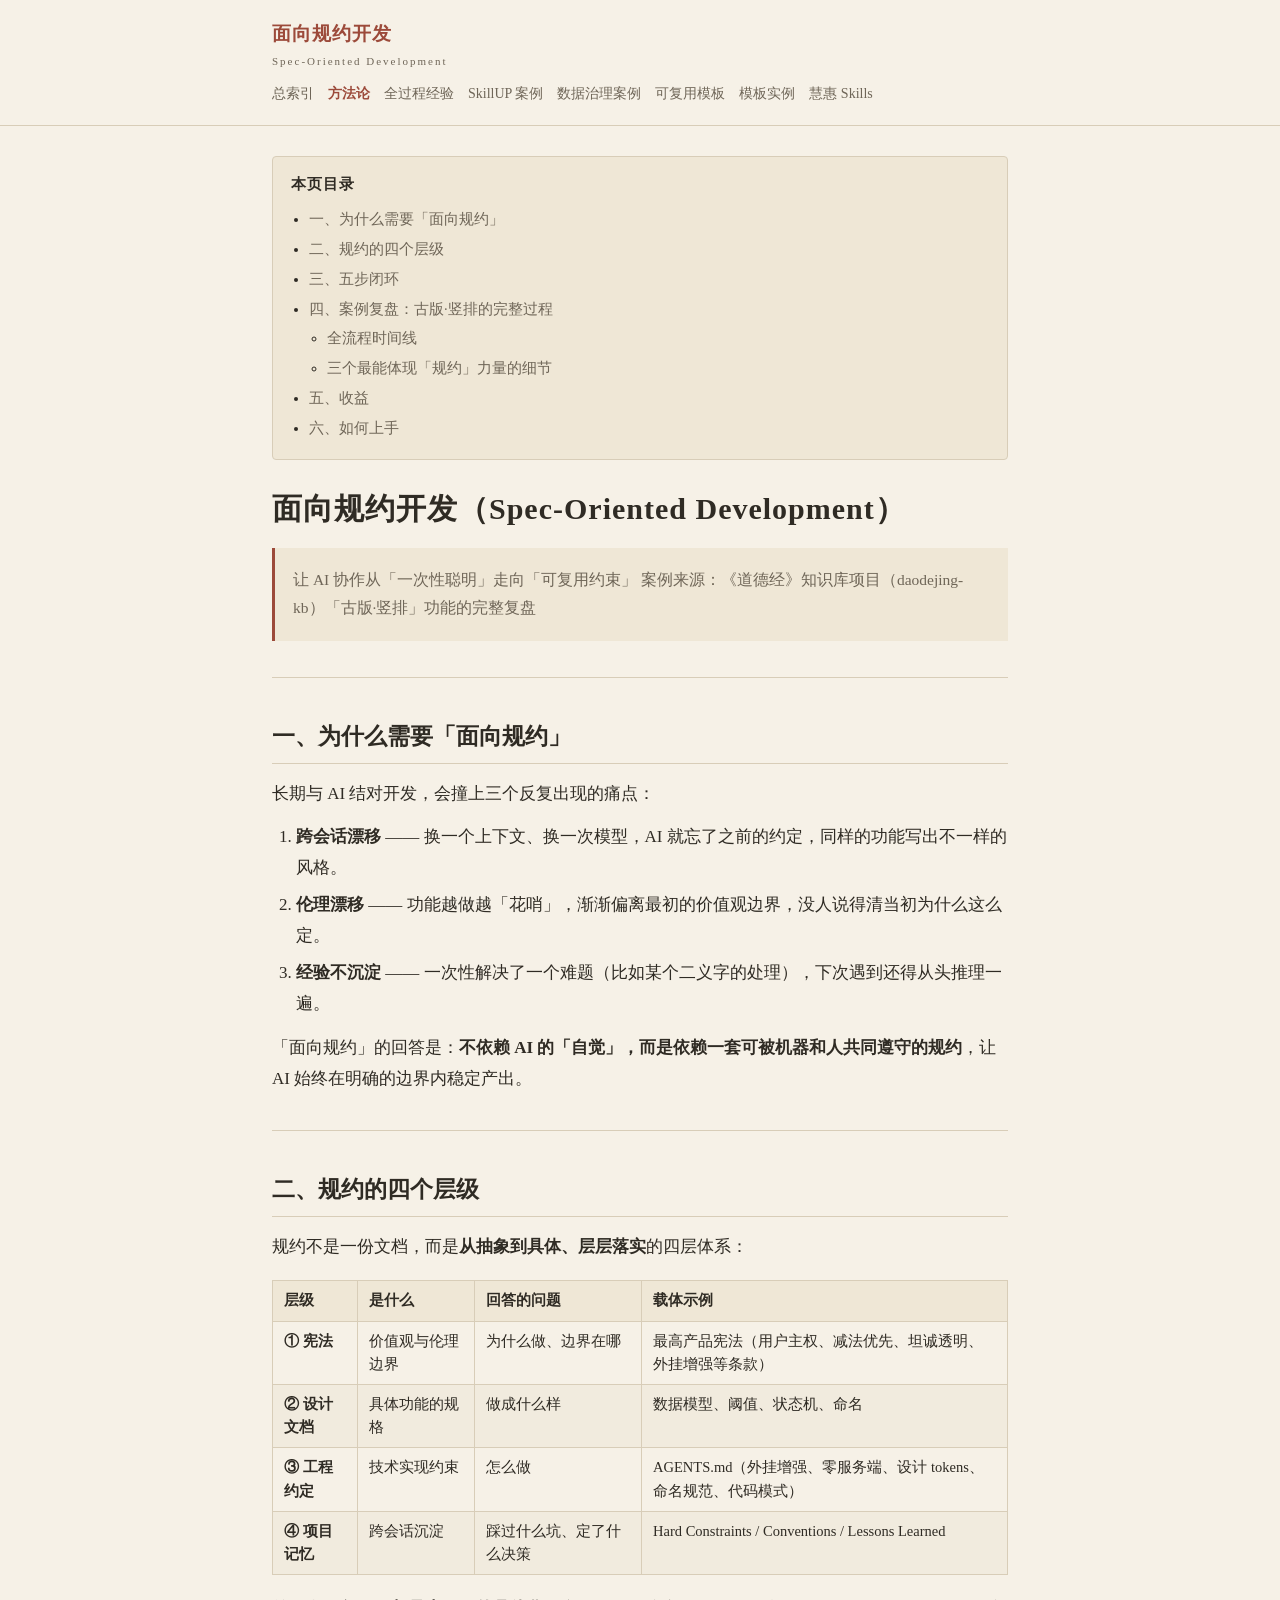
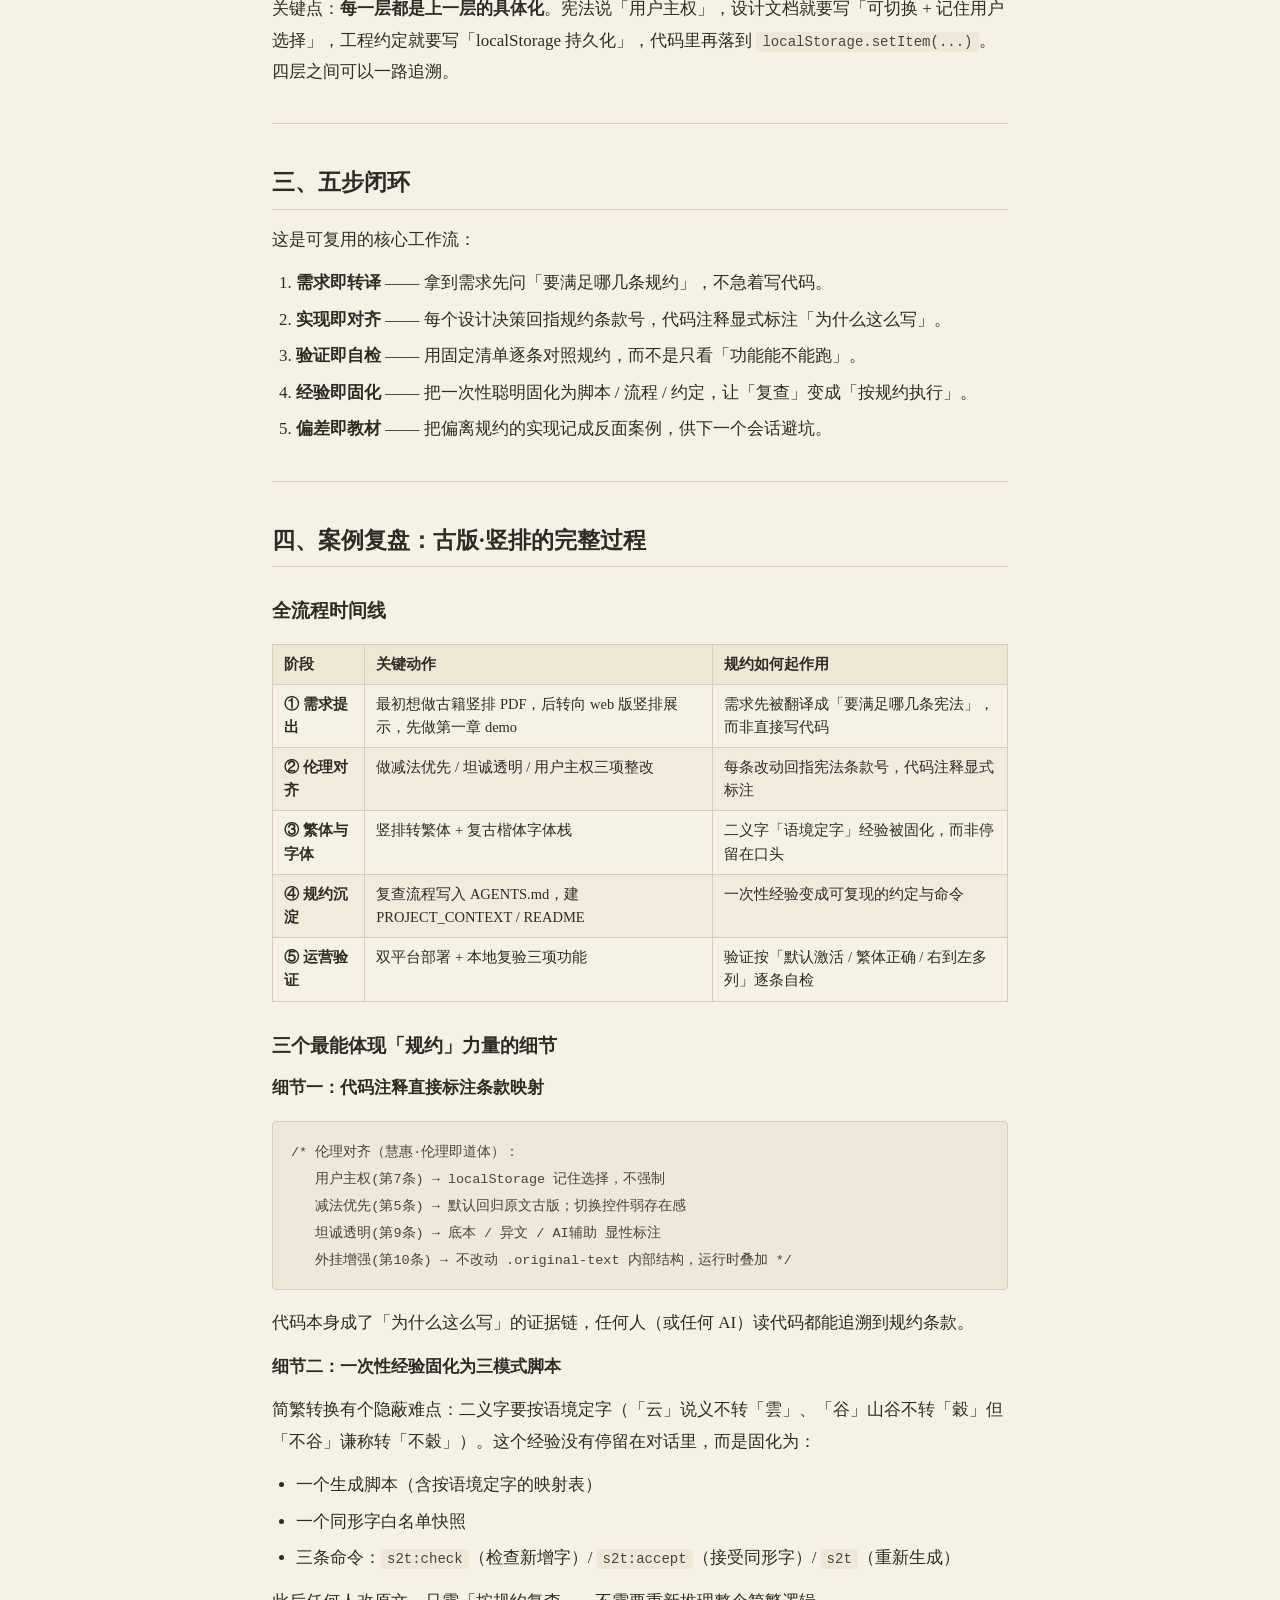
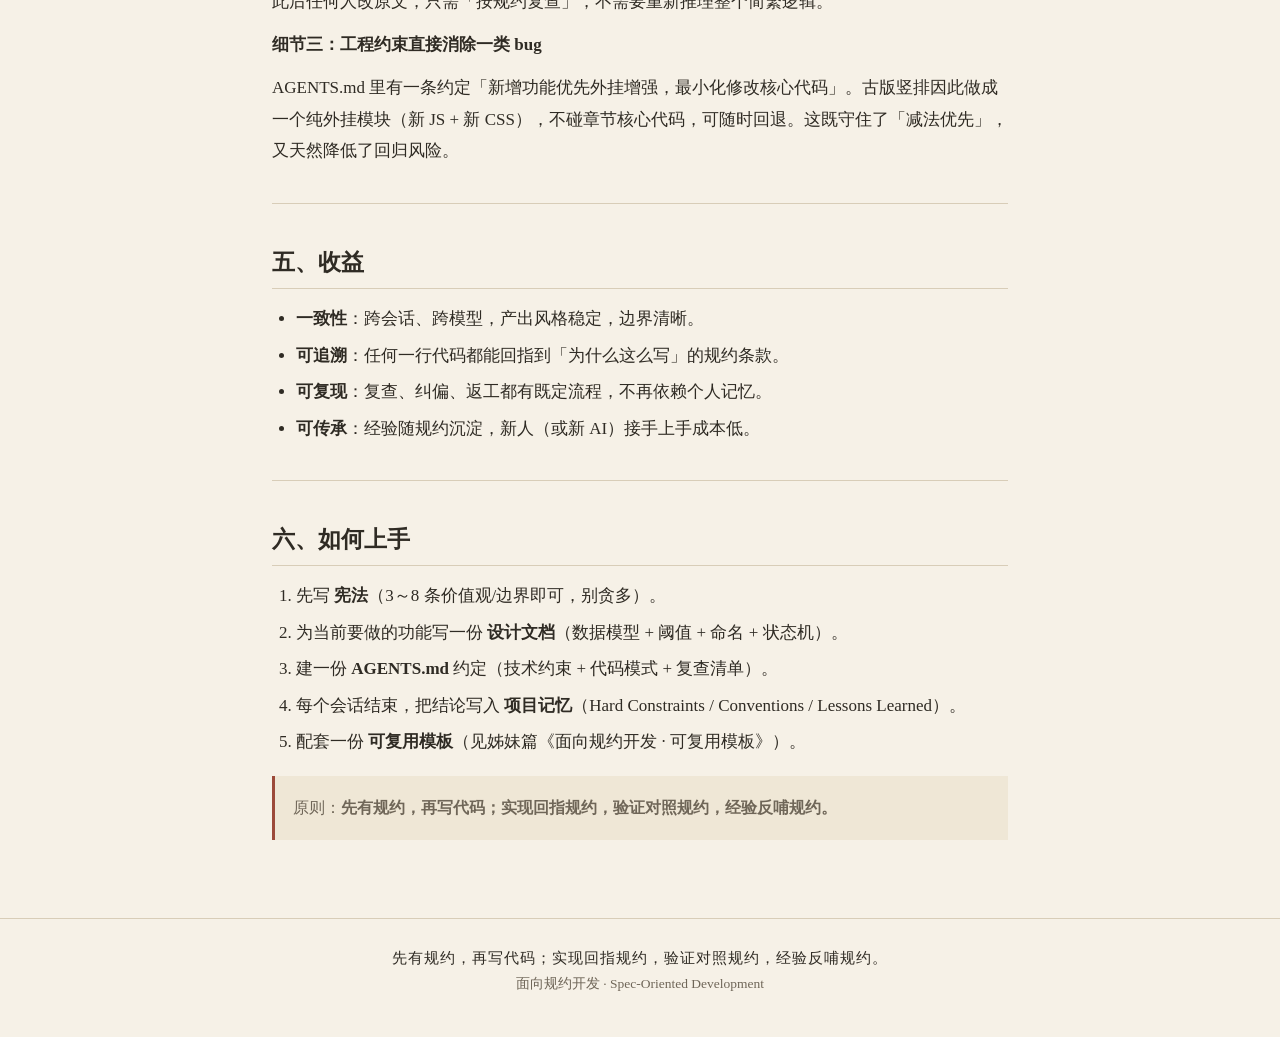
==== site/01-面向规约开发方法论.html @ d2568071 "feat: 初始化面向规约开发(SOD)仓库 - docs/：7 份方法论文档 + 中英文对照索引（为英文版预留） - tools/：5 个公众号自动化脚本 + README/requirements" ====
﻿<!DOCTYPE html>
<html lang="zh-CN">
<head>
<meta charset="utf-8">
<meta name="viewport" content="width=device-width, initial-scale=1">
<title>面向规约开发（Spec-Oriented Development） · 面向规约开发</title>
<link rel="stylesheet" href="style.css">
</head>
<body>
<header class="site-header">
  <div class="wrap">
    <a class="brand" href="index.html">面向规约开发<span class="en">Spec-Oriented Development</span></a>
    <nav class="site-nav"><a href="index.html">总索引</a><a href="01-面向规约开发方法论.html" class="active">方法论</a><a href="02-面向规约方法-全过程经验.html">全过程经验</a><a href="03-面向规约方法-SkillUP案例.html">SkillUP 案例</a><a href="04-面向规约方法-数据治理案例.html">数据治理案例</a><a href="05-面向规约-可复用模板.html">可复用模板</a><a href="06-面向规约-可复用模板-实际例子.html">模板实例</a><a href="07-术语对照基准-慧惠开发方法论-Skills.html">慧惠 Skills</a></nav>
  </div>
</header>
<main class="wrap">


<nav class="toc"><div class="toc-title">本页目录</div><ul><li><a href="#一-为什么需要-面向规约">一、为什么需要「面向规约」</a></li><li><a href="#二-规约的四个层级">二、规约的四个层级</a></li><li><a href="#三-五步闭环">三、五步闭环</a></li><li><a href="#四-案例复盘-古版-竖排的完整过程">四、案例复盘：古版·竖排的完整过程</a><ul><li><a href="#全流程时间线">全流程时间线</a></li><li><a href="#三个最能体现-规约-力量的细节">三个最能体现「规约」力量的细节</a></li></ul></li><li><a href="#五-收益">五、收益</a></li><li><a href="#六-如何上手">六、如何上手</a></li></ul></nav>
<article class="content">
<h1 id="面向规约开发-Spec-Oriented-Development">面向规约开发（Spec-Oriented Development）</h1>
<blockquote>
<p>让 AI 协作从「一次性聪明」走向「可复用约束」
案例来源：《道德经》知识库项目（daodejing-kb）「古版·竖排」功能的完整复盘</p>
</blockquote>
<hr />
<h2 id="一-为什么需要-面向规约">一、为什么需要「面向规约」</h2>
<p>长期与 AI 结对开发，会撞上三个反复出现的痛点：</p>
<ol>
<li><strong>跨会话漂移</strong> —— 换一个上下文、换一次模型，AI 就忘了之前的约定，同样的功能写出不一样的风格。</li>
<li><strong>伦理漂移</strong> —— 功能越做越「花哨」，渐渐偏离最初的价值观边界，没人说得清当初为什么这么定。</li>
<li><strong>经验不沉淀</strong> —— 一次性解决了一个难题（比如某个二义字的处理），下次遇到还得从头推理一遍。</li>
</ol>
<p>「面向规约」的回答是：<strong>不依赖 AI 的「自觉」，而是依赖一套可被机器和人共同遵守的规约</strong>，让 AI 始终在明确的边界内稳定产出。</p>
<hr />
<h2 id="二-规约的四个层级">二、规约的四个层级</h2>
<p>规约不是一份文档，而是<strong>从抽象到具体、层层落实</strong>的四层体系：</p>
<table>
<thead>
<tr>
<th style="text-align: left;">层级</th>
<th style="text-align: left;">是什么</th>
<th style="text-align: left;">回答的问题</th>
<th style="text-align: left;">载体示例</th>
</tr>
</thead>
<tbody>
<tr>
<td style="text-align: left;"><strong>① 宪法</strong></td>
<td style="text-align: left;">价值观与伦理边界</td>
<td style="text-align: left;">为什么做、边界在哪</td>
<td style="text-align: left;">最高产品宪法（用户主权、减法优先、坦诚透明、外挂增强等条款）</td>
</tr>
<tr>
<td style="text-align: left;"><strong>② 设计文档</strong></td>
<td style="text-align: left;">具体功能的规格</td>
<td style="text-align: left;">做成什么样</td>
<td style="text-align: left;">数据模型、阈值、状态机、命名</td>
</tr>
<tr>
<td style="text-align: left;"><strong>③ 工程约定</strong></td>
<td style="text-align: left;">技术实现约束</td>
<td style="text-align: left;">怎么做</td>
<td style="text-align: left;">AGENTS.md（外挂增强、零服务端、设计 tokens、命名规范、代码模式）</td>
</tr>
<tr>
<td style="text-align: left;"><strong>④ 项目记忆</strong></td>
<td style="text-align: left;">跨会话沉淀</td>
<td style="text-align: left;">踩过什么坑、定了什么决策</td>
<td style="text-align: left;">Hard Constraints / Conventions / Lessons Learned</td>
</tr>
</tbody>
</table>
<p>关键点：<strong>每一层都是上一层的具体化</strong>。宪法说「用户主权」，设计文档就要写「可切换 + 记住用户选择」，工程约定就要写「localStorage 持久化」，代码里再落到 <code>localStorage.setItem(...)</code>。四层之间可以一路追溯。</p>
<hr />
<h2 id="三-五步闭环">三、五步闭环</h2>
<p>这是可复用的核心工作流：</p>
<ol>
<li><strong>需求即转译</strong> —— 拿到需求先问「要满足哪几条规约」，不急着写代码。</li>
<li><strong>实现即对齐</strong> —— 每个设计决策回指规约条款号，代码注释显式标注「为什么这么写」。</li>
<li><strong>验证即自检</strong> —— 用固定清单逐条对照规约，而不是只看「功能能不能跑」。</li>
<li><strong>经验即固化</strong> —— 把一次性聪明固化为脚本 / 流程 / 约定，让「复查」变成「按规约执行」。</li>
<li><strong>偏差即教材</strong> —— 把偏离规约的实现记成反面案例，供下一个会话避坑。</li>
</ol>
<hr />
<h2 id="四-案例复盘-古版-竖排的完整过程">四、案例复盘：古版·竖排的完整过程</h2>
<h3 id="全流程时间线">全流程时间线</h3>
<table>
<thead>
<tr>
<th style="text-align: left;">阶段</th>
<th style="text-align: left;">关键动作</th>
<th style="text-align: left;">规约如何起作用</th>
</tr>
</thead>
<tbody>
<tr>
<td style="text-align: left;"><strong>① 需求提出</strong></td>
<td style="text-align: left;">最初想做古籍竖排 PDF，后转向 web 版竖排展示，先做第一章 demo</td>
<td style="text-align: left;">需求先被翻译成「要满足哪几条宪法」，而非直接写代码</td>
</tr>
<tr>
<td style="text-align: left;"><strong>② 伦理对齐</strong></td>
<td style="text-align: left;">做减法优先 / 坦诚透明 / 用户主权三项整改</td>
<td style="text-align: left;">每条改动回指宪法条款号，代码注释显式标注</td>
</tr>
<tr>
<td style="text-align: left;"><strong>③ 繁体与字体</strong></td>
<td style="text-align: left;">竖排转繁体 + 复古楷体字体栈</td>
<td style="text-align: left;">二义字「语境定字」经验被固化，而非停留在口头</td>
</tr>
<tr>
<td style="text-align: left;"><strong>④ 规约沉淀</strong></td>
<td style="text-align: left;">复查流程写入 AGENTS.md，建 PROJECT_CONTEXT / README</td>
<td style="text-align: left;">一次性经验变成可复现的约定与命令</td>
</tr>
<tr>
<td style="text-align: left;"><strong>⑤ 运营验证</strong></td>
<td style="text-align: left;">双平台部署 + 本地复验三项功能</td>
<td style="text-align: left;">验证按「默认激活 / 繁体正确 / 右到左多列」逐条自检</td>
</tr>
</tbody>
</table>
<h3 id="三个最能体现-规约-力量的细节">三个最能体现「规约」力量的细节</h3>
<p><strong>细节一：代码注释直接标注条款映射</strong></p>
<pre><code class="language-javascript">/* 伦理对齐（慧惠·伦理即道体）：
   用户主权(第7条) → localStorage 记住选择，不强制
   减法优先(第5条) → 默认回归原文古版；切换控件弱存在感
   坦诚透明(第9条) → 底本 / 异文 / AI辅助 显性标注
   外挂增强(第10条) → 不改动 .original-text 内部结构，运行时叠加 */
</code></pre>
<p>代码本身成了「为什么这么写」的证据链，任何人（或任何 AI）读代码都能追溯到规约条款。</p>
<p><strong>细节二：一次性经验固化为三模式脚本</strong></p>
<p>简繁转换有个隐蔽难点：二义字要按语境定字（「云」说义不转「雲」、「谷」山谷不转「穀」但「不谷」谦称转「不穀」）。这个经验没有停留在对话里，而是固化为：</p>
<ul>
<li>一个生成脚本（含按语境定字的映射表）</li>
<li>一个同形字白名单快照</li>
<li>三条命令：<code>s2t:check</code>（检查新增字）/ <code>s2t:accept</code>（接受同形字）/ <code>s2t</code>（重新生成）</li>
</ul>
<p>此后任何人改原文，只需「按规约复查」，不需要重新推理整个简繁逻辑。</p>
<p><strong>细节三：工程约束直接消除一类 bug</strong></p>
<p>AGENTS.md 里有一条约定「新增功能优先外挂增强，最小化修改核心代码」。古版竖排因此做成一个纯外挂模块（新 JS + 新 CSS），不碰章节核心代码，可随时回退。这既守住了「减法优先」，又天然降低了回归风险。</p>
<hr />
<h2 id="五-收益">五、收益</h2>
<ul>
<li><strong>一致性</strong>：跨会话、跨模型，产出风格稳定，边界清晰。</li>
<li><strong>可追溯</strong>：任何一行代码都能回指到「为什么这么写」的规约条款。</li>
<li><strong>可复现</strong>：复查、纠偏、返工都有既定流程，不再依赖个人记忆。</li>
<li><strong>可传承</strong>：经验随规约沉淀，新人（或新 AI）接手上手成本低。</li>
</ul>
<hr />
<h2 id="六-如何上手">六、如何上手</h2>
<ol>
<li>先写 <strong>宪法</strong>（3～8 条价值观/边界即可，别贪多）。</li>
<li>为当前要做的功能写一份 <strong>设计文档</strong>（数据模型 + 阈值 + 命名 + 状态机）。</li>
<li>建一份 <strong>AGENTS.md</strong> 约定（技术约束 + 代码模式 + 复查清单）。</li>
<li>每个会话结束，把结论写入 <strong>项目记忆</strong>（Hard Constraints / Conventions / Lessons Learned）。</li>
<li>配套一份 <strong>可复用模板</strong>（见姊妹篇《面向规约开发 · 可复用模板》）。</li>
</ol>
<blockquote>
<p>原则：<strong>先有规约，再写代码；实现回指规约，验证对照规约，经验反哺规约。</strong></p>
</blockquote>
</article>
</main>
<footer class="site-footer">
  <div class="principle">先有规约，再写代码；实现回指规约，验证对照规约，经验反哺规约。</div>
  <div>面向规约开发 · Spec-Oriented Development</div>
</footer>
</body>
</html>
---- site/style.css ----
/* 面向规约开发 · 水墨道风 极简样式
   原则：减法优先 —— 无阴影、无模糊、无渐变，只用宣纸底 + 墨色 + 朱砂点缀 */

:root {
  --bg: #f6f1e7;          /* 宣纸 */
  --bg-soft: #efe7d6;     /* 淡纸 */
  --ink: #2f2b24;         /* 浓墨 */
  --ink-soft: #6f6658;    /* 淡墨 */
  --accent: #9c4a3a;      /* 朱砂 / 赭石 */
  --line: #d8cdb8;        /* 淡墨线 */
  --code-bg: #efe8d9;
  --code-ink: #4a4438;
  --maxw: 780px;
}

* { box-sizing: border-box; }

html { scroll-behavior: smooth; }

body {
  margin: 0;
  background: var(--bg);
  color: var(--ink);
  font-family: "Noto Serif SC", "Source Han Serif SC", "Songti SC", "STSong", "SimSun", serif;
  line-height: 1.85;
  font-size: 17px;
  -webkit-font-smoothing: antialiased;
}

a { color: var(--accent); text-decoration: none; border-bottom: 1px solid transparent; }
a:hover { border-bottom-color: var(--accent); }

.wrap { max-width: var(--maxw); margin: 0 auto; padding: 0 22px; }

/* ---------- 页头 ---------- */
.site-header {
  border-bottom: 1px solid var(--line);
  background: var(--bg);
  position: sticky; top: 0; z-index: 10;
}
.site-header .wrap { display: flex; flex-wrap: wrap; align-items: center; gap: 8px 20px; padding-top: 16px; padding-bottom: 16px; }
.brand { font-size: 19px; font-weight: 700; letter-spacing: 1px; border-bottom: none; }
.brand .en { display: block; font-size: 11px; font-weight: 400; letter-spacing: 2px; color: var(--ink-soft); }
.site-nav { display: flex; flex-wrap: wrap; gap: 4px 14px; font-size: 14px; }
.site-nav a { color: var(--ink-soft); border-bottom: none; padding: 2px 0; }
.site-nav a:hover { color: var(--accent); }
.site-nav a.active { color: var(--accent); font-weight: 700; }

/* ---------- 正文 ---------- */
main.wrap { padding-top: 30px; padding-bottom: 60px; }
article.content { max-width: 100%; }
article.content > h1:first-child {
  font-size: 30px; line-height: 1.4; margin: 0 0 6px; letter-spacing: 1px;
}

h1, h2, h3, h4 { font-weight: 700; line-height: 1.5; }
h2 { font-size: 23px; margin: 42px 0 14px; padding-bottom: 8px; border-bottom: 1px solid var(--line); }
h3 { font-size: 19px; margin: 30px 0 10px; color: var(--ink); }
h4 { font-size: 17px; margin: 24px 0 8px; }

p { margin: 12px 0; }

blockquote {
  margin: 18px 0; padding: 12px 18px;
  border-left: 3px solid var(--accent);
  background: var(--bg-soft);
  color: var(--ink-soft);
  font-size: 15.5px;
}
blockquote p { margin: 6px 0; }

hr { border: none; border-top: 1px solid var(--line); margin: 36px 0; }

code {
  font-family: "SF Mono", "JetBrains Mono", "Cascadia Code", Consolas, monospace;
  font-size: 14px;
  background: var(--code-bg);
  color: var(--code-ink);
  padding: 2px 6px;
  border-radius: 3px;
}
pre {
  background: var(--code-bg);
  padding: 16px 18px;
  overflow-x: auto;
  border: 1px solid var(--line);
  border-radius: 4px;
  line-height: 1.6;
}
pre code { background: none; padding: 0; font-size: 13.5px; }

/* ---------- 表格 ---------- */
table {
  border-collapse: collapse; width: 100%; margin: 18px 0;
  font-size: 14.5px; line-height: 1.6;
}
th, td { border: 1px solid var(--line); padding: 8px 11px; text-align: left; vertical-align: top; }
th { background: var(--bg-soft); font-weight: 700; white-space: nowrap; }
tbody tr:nth-child(even) { background: rgba(216, 205, 184, 0.18); }

/* ---------- 列表 ---------- */
ul, ol { padding-left: 24px; margin: 12px 0; }
li { margin: 5px 0; }
li > ul, li > ol { margin: 4px 0; }
.task-list { list-style: none; padding-left: 4px; }
.task-list li { padding-left: 24px; position: relative; }
.task-list li::before { content: "□"; position: absolute; left: 0; color: var(--ink-soft); }
.task-list li.checked::before { content: "☑"; color: var(--accent); }

/* ---------- 目录（本页） ---------- */
.toc {
  background: var(--bg-soft);
  border: 1px solid var(--line);
  border-radius: 4px;
  padding: 14px 18px;
  margin: 0 0 28px;
  font-size: 14.5px;
}
.toc .toc-title { font-weight: 700; color: var(--ink); margin-bottom: 8px; letter-spacing: 1px; }
.toc ul { margin: 0; padding-left: 18px; }
.toc li { margin: 3px 0; }
.toc a { color: var(--ink-soft); border-bottom: none; }
.toc a:hover { color: var(--accent); }

/* ---------- 首页 hero + 卡片 ---------- */
.hero {
  padding: 40px 0 30px;
  text-align: center;
  border-bottom: 1px solid var(--line);
  margin-bottom: 30px;
}
.hero h1 { font-size: 34px; letter-spacing: 2px; margin: 0 0 10px; }
.hero .sub { color: var(--ink-soft); font-size: 16px; max-width: 560px; margin: 0 auto; }
.card-grid {
  display: grid; grid-template-columns: repeat(auto-fill, minmax(230px, 1fr));
  gap: 16px; margin: 24px 0;
}
.card {
  display: block; border: 1px solid var(--line); border-radius: 4px;
  padding: 16px 18px; background: var(--bg);
}
.card:hover { border-color: var(--accent); }
.card .no { color: var(--accent); font-size: 13px; letter-spacing: 1px; }
.card .t { font-size: 17px; font-weight: 700; color: var(--ink); margin: 6px 0 4px; }
.card .d { font-size: 13.5px; color: var(--ink-soft); line-height: 1.6; }

/* ---------- 页脚 ---------- */
.site-footer {
  border-top: 1px solid var(--line);
  color: var(--ink-soft);
  font-size: 13.5px;
  text-align: center;
  padding: 26px 22px 40px;
}
.site-footer .principle { color: var(--ink); font-size: 14.5px; letter-spacing: 1px; }

@media (max-width: 600px) {
  body { font-size: 16px; }
  h1, .hero h1 { font-size: 26px; }
  h2 { font-size: 20px; }
  table { font-size: 13px; }
}
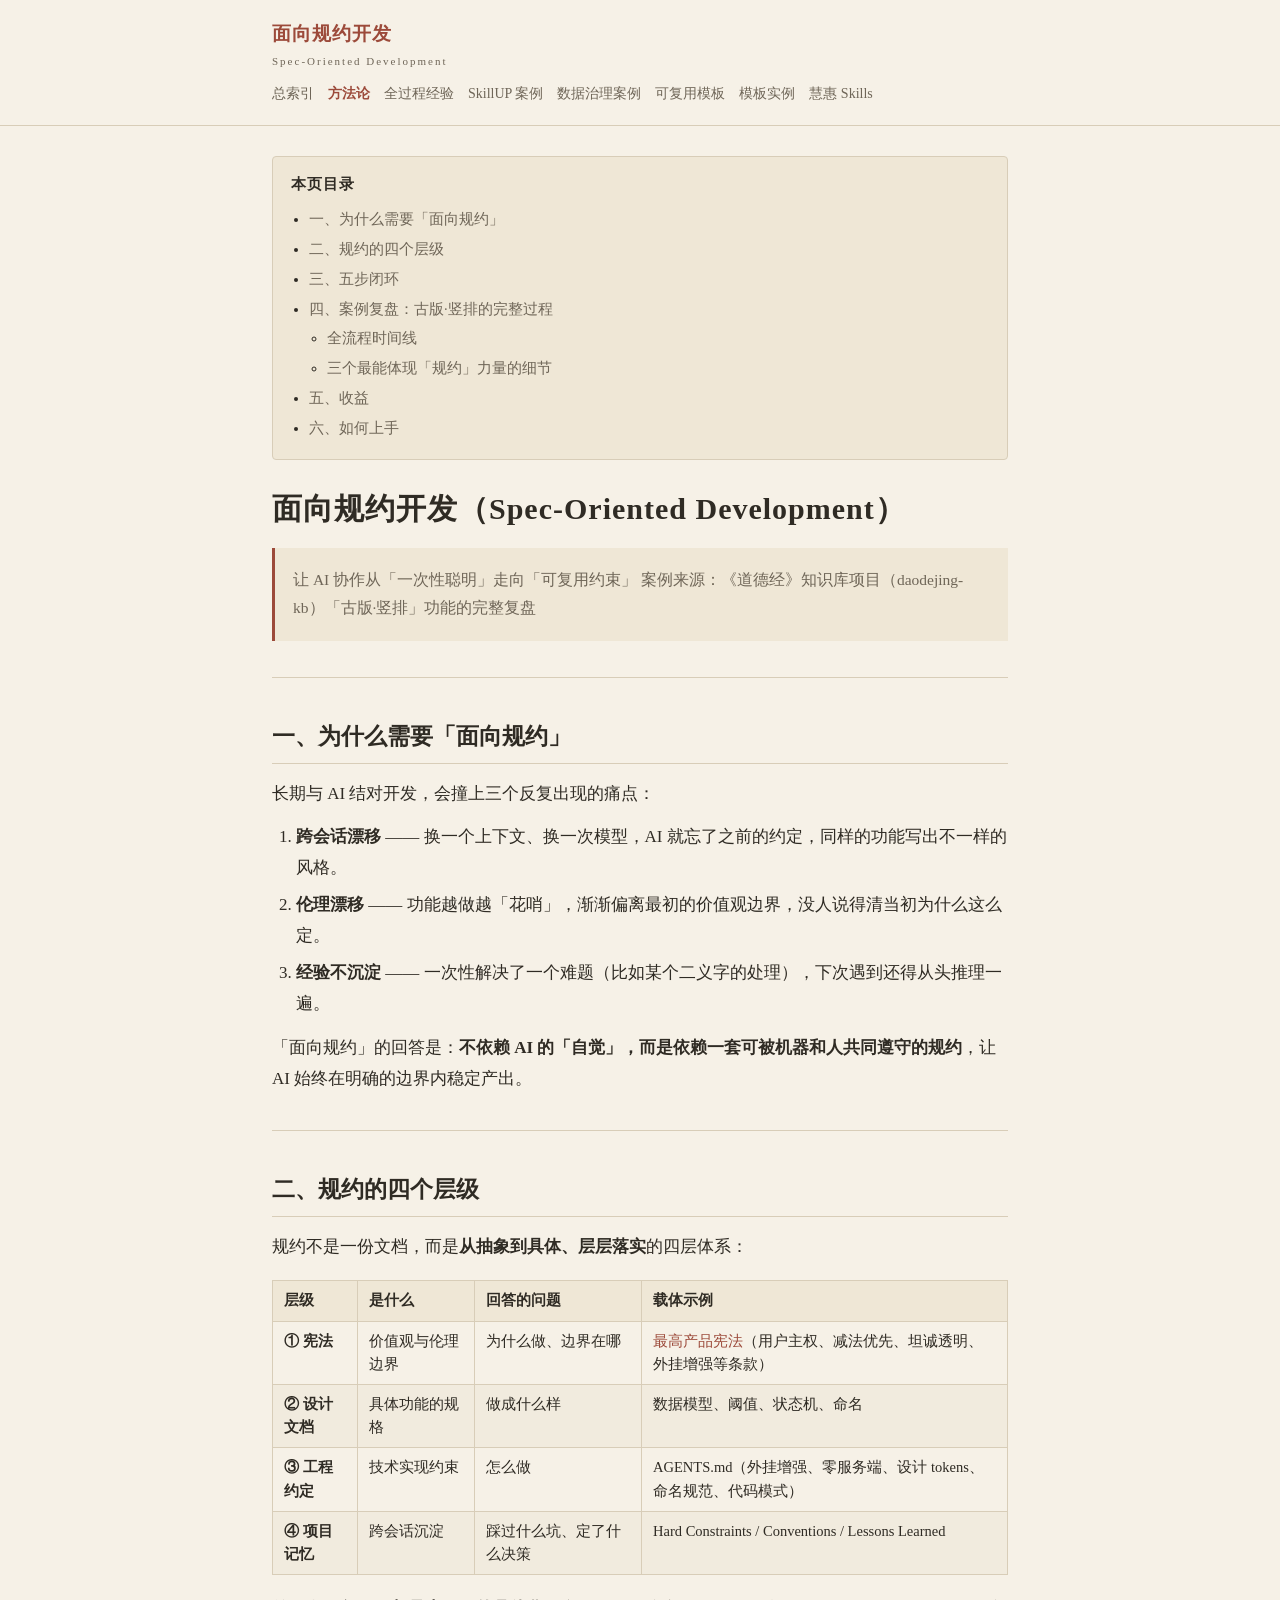
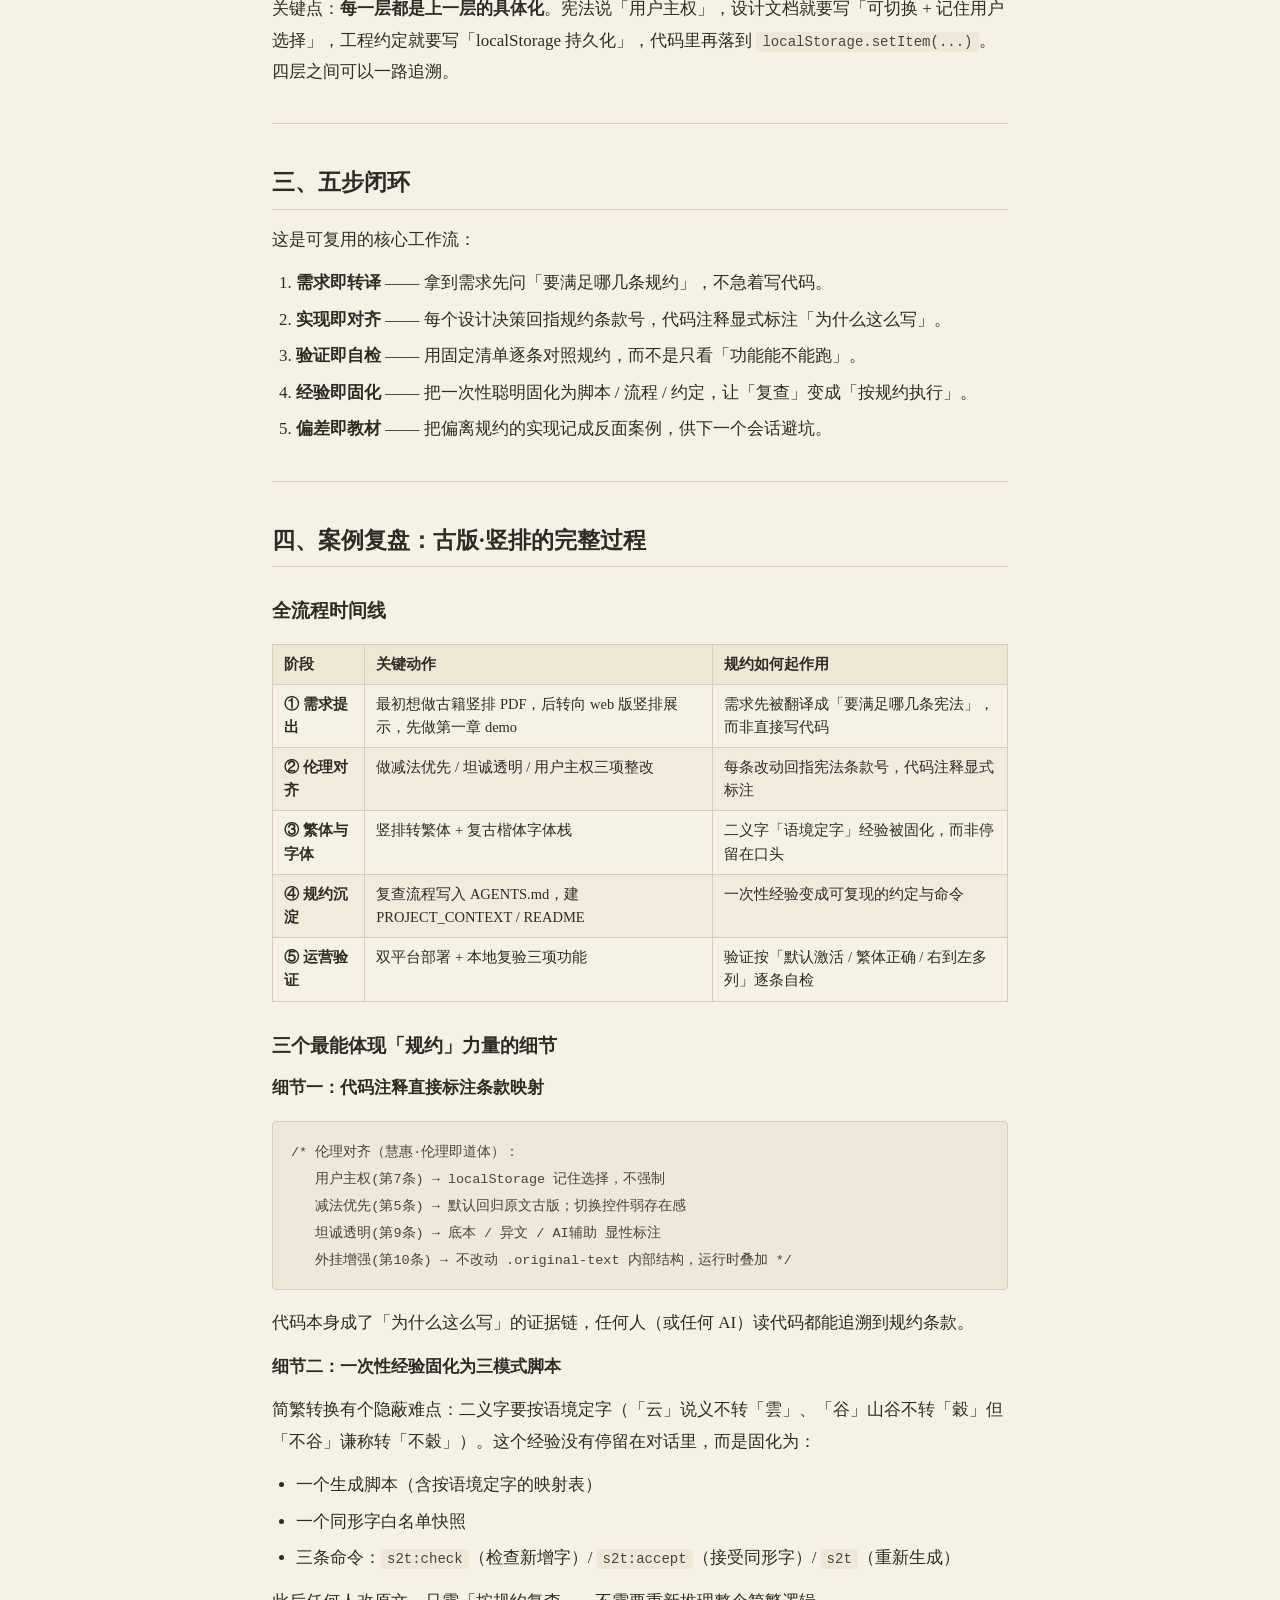
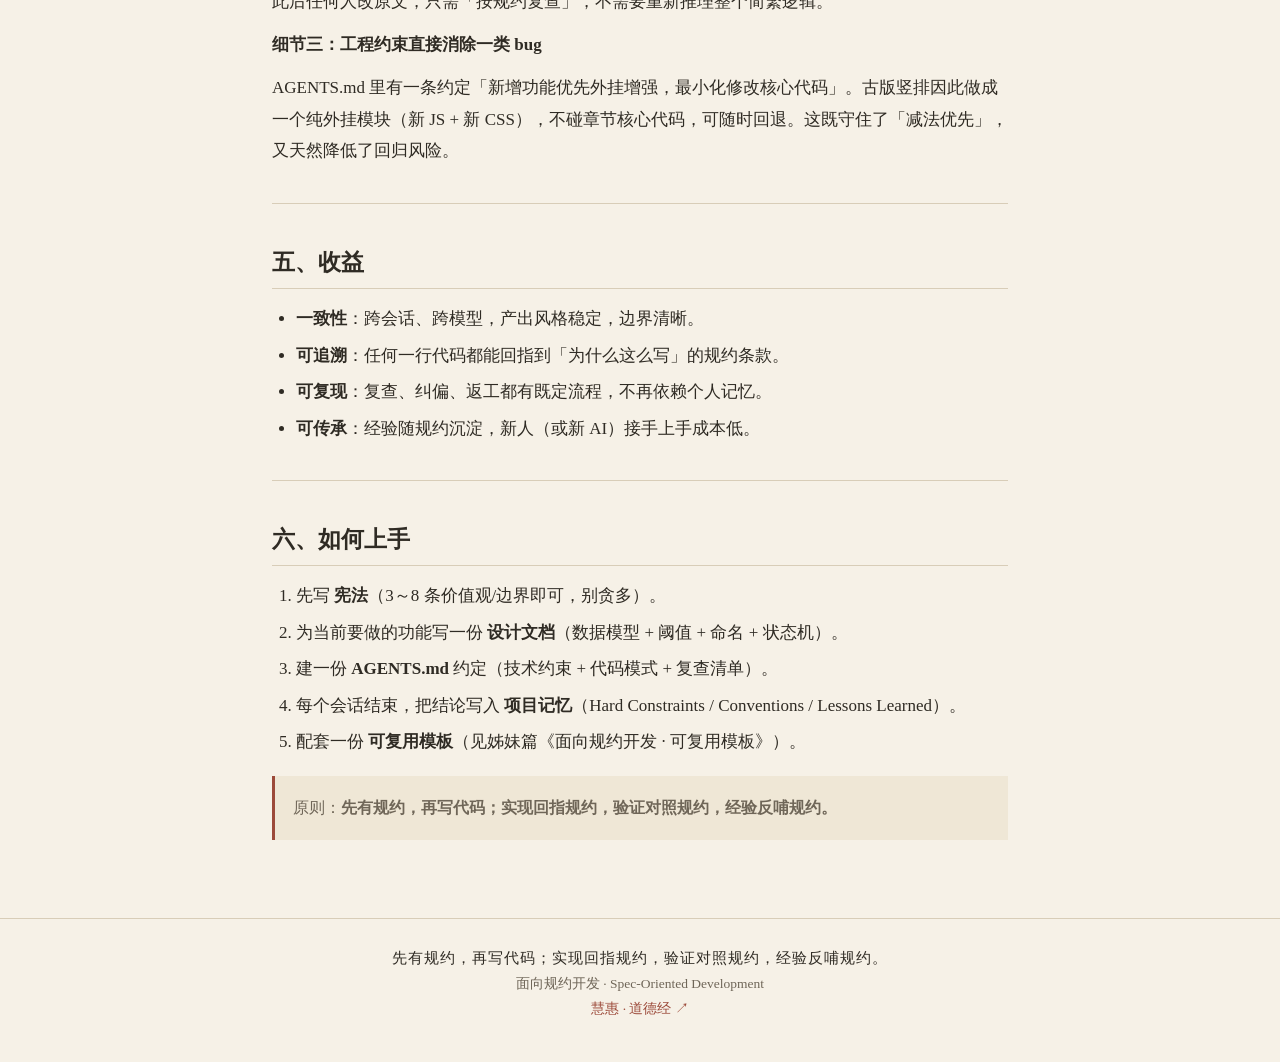
==== commit c85b7f85: "feat: SOD 站点关联慧惠（道德经）官网 - 全站 footer 新增外链（8 页） - index 来源说明链接到 hui-skill.org - 01 方法论宪法链接到伦理页 - 04 数据" ====
--- a/site/01-面向规约开发方法论.html
+++ b/site/01-面向规约开发方法论.html
@@ -49,7 +49,7 @@
 <td style="text-align: left;"><strong>① 宪法</strong></td>
 <td style="text-align: left;">价值观与伦理边界</td>
 <td style="text-align: left;">为什么做、边界在哪</td>
-<td style="text-align: left;">最高产品宪法（用户主权、减法优先、坦诚透明、外挂增强等条款）</td>
+<td style="text-align: left;"><a href="https://hui-skill.org/ethics/" target="_blank" rel="noopener">最高产品宪法</a>（用户主权、减法优先、坦诚透明、外挂增强等条款）</td>
 </tr>
 <tr>
 <td style="text-align: left;"><strong>② 设计文档</strong></td>
@@ -165,6 +165,7 @@
 <footer class="site-footer">
   <div class="principle">先有规约，再写代码；实现回指规约，验证对照规约，经验反哺规约。</div>
   <div>面向规约开发 · Spec-Oriented Development</div>
+  <div><a href="https://hui-skill.org/" target="_blank" rel="noopener">慧惠 · 道德经 ↗</a></div>
 </footer>
 </body>
 </html>
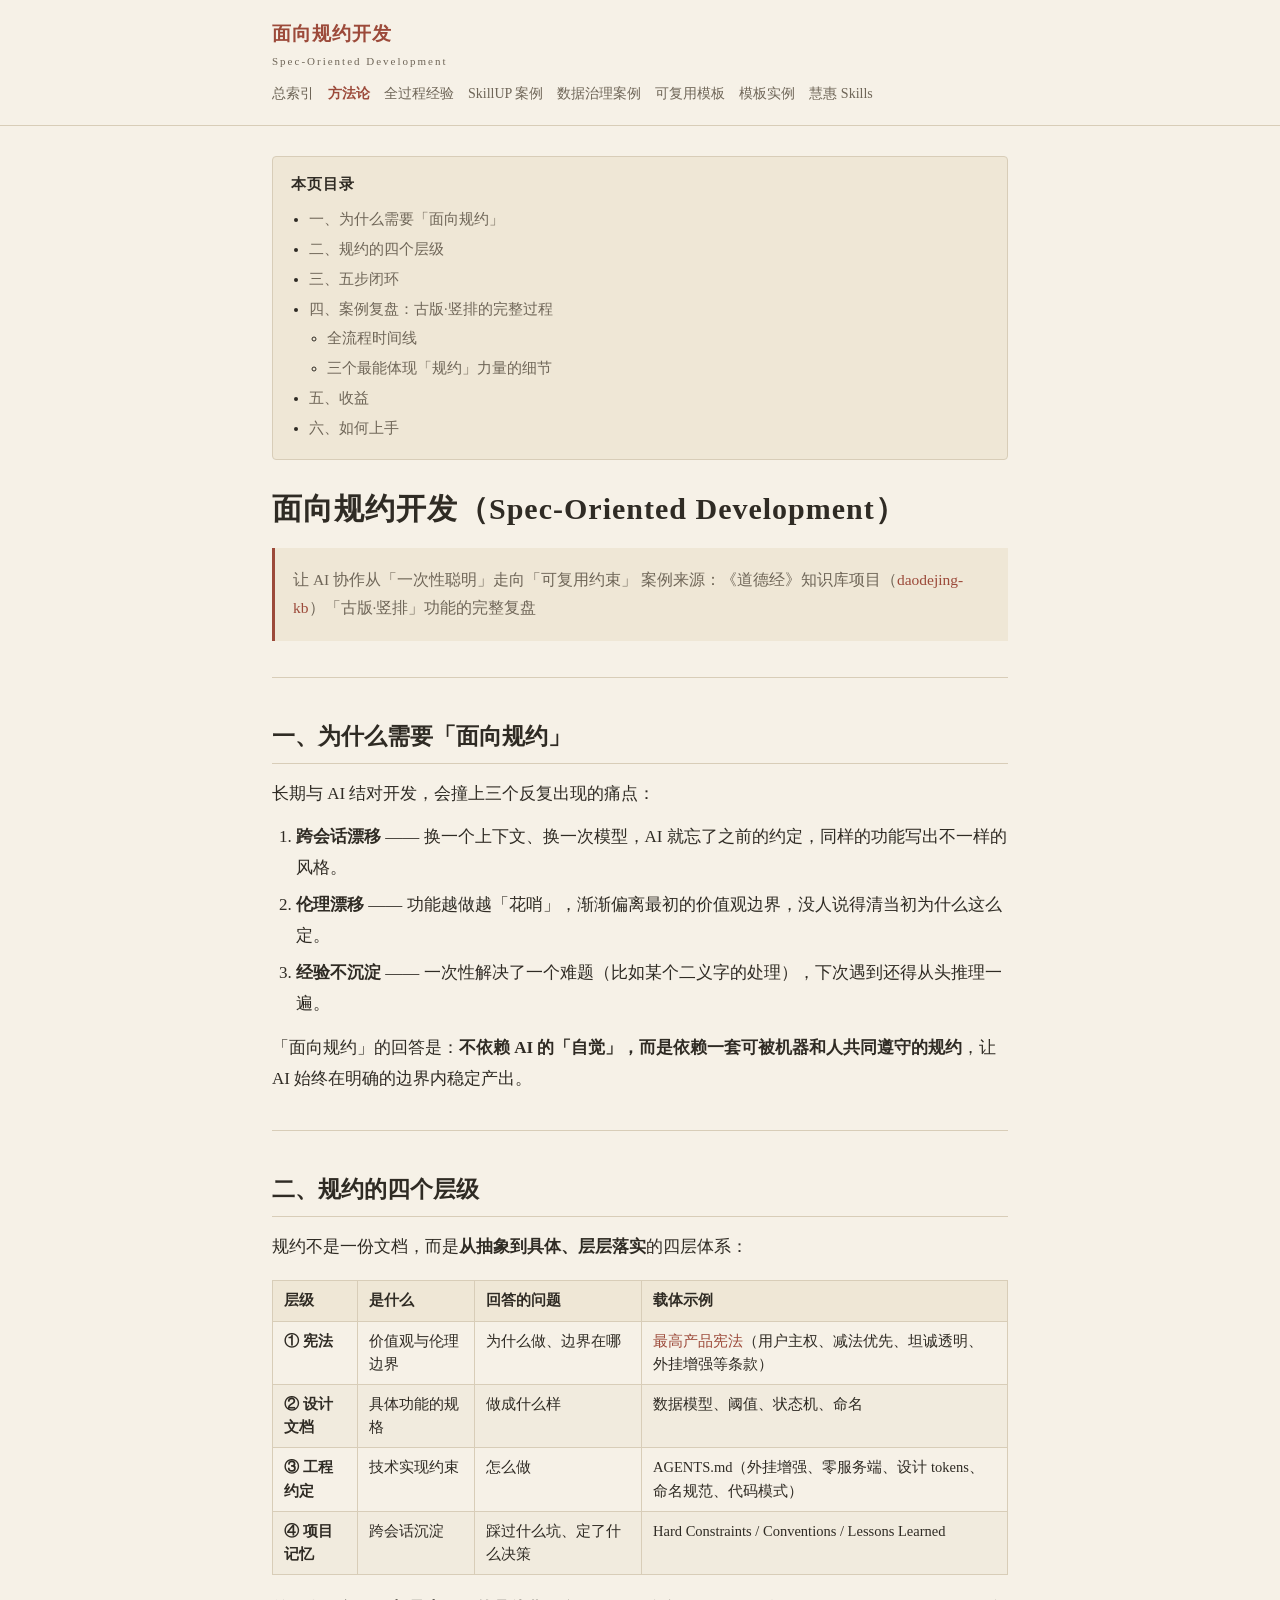
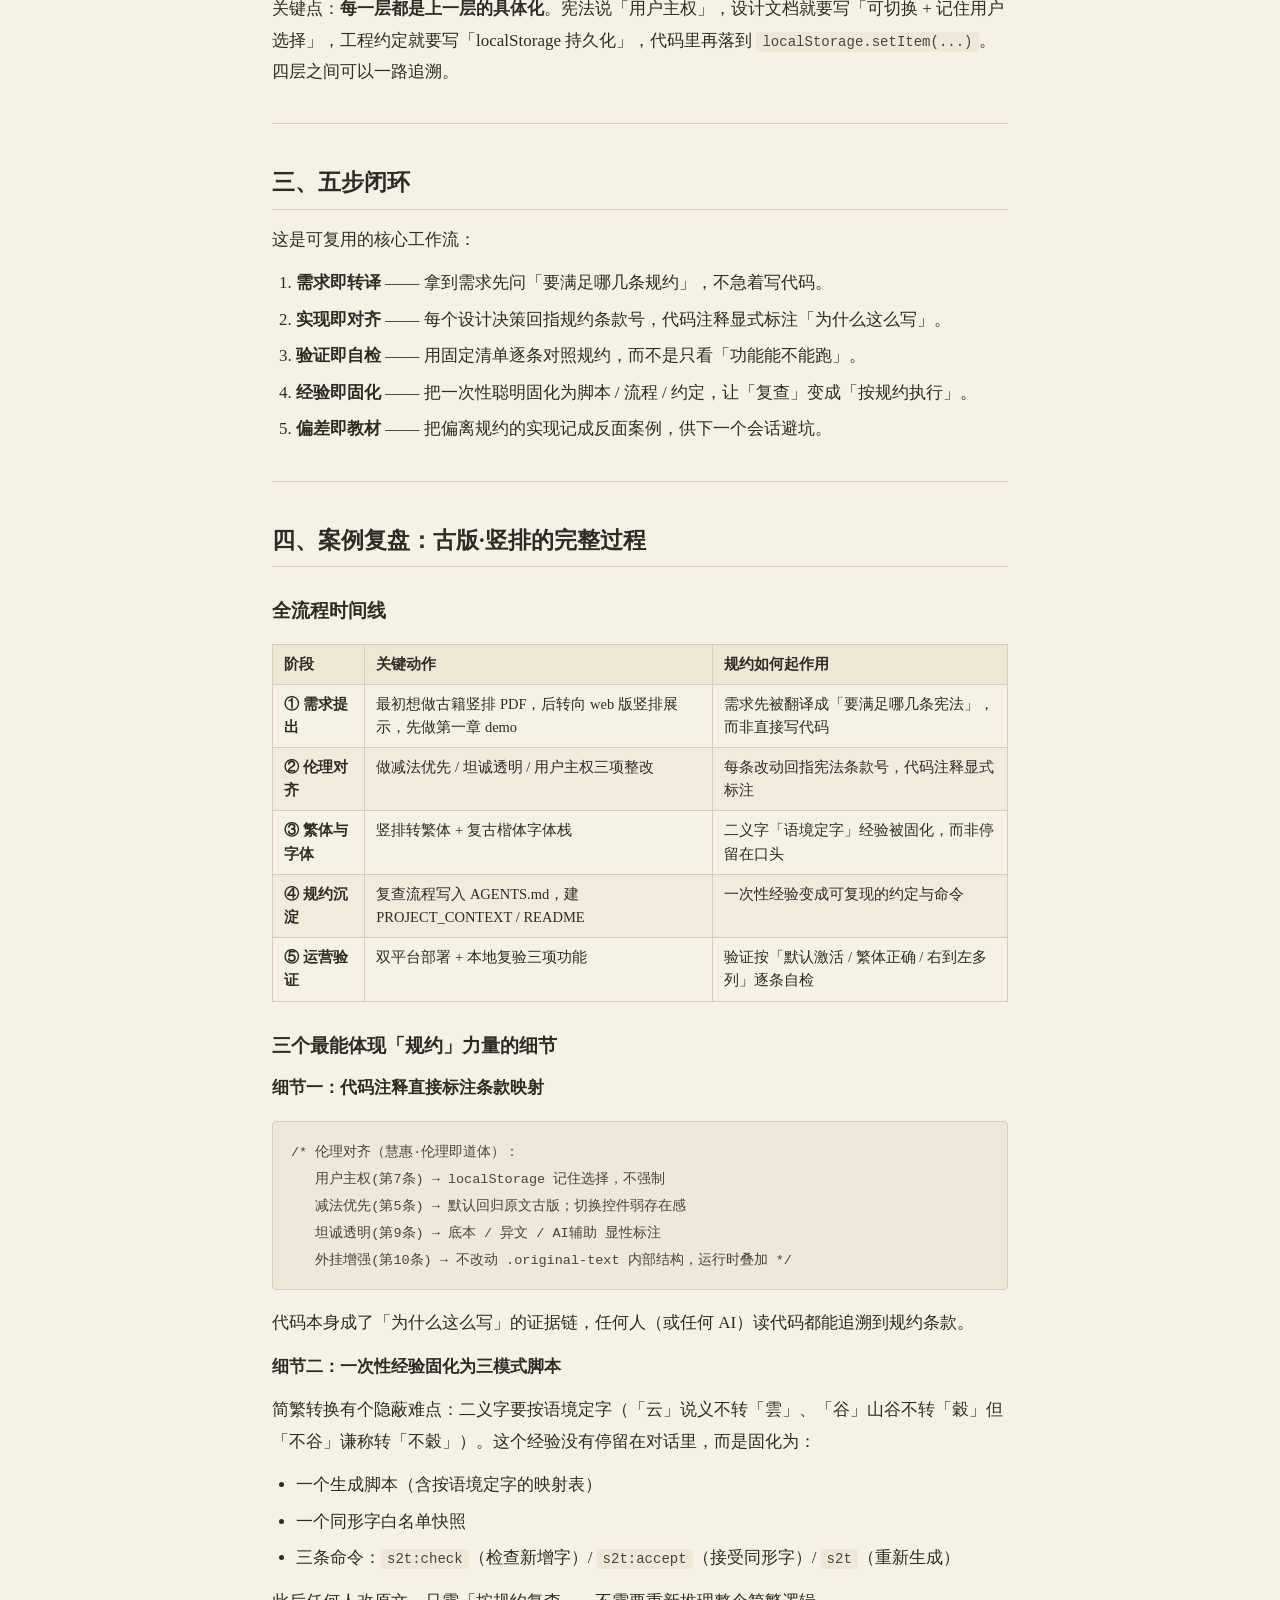
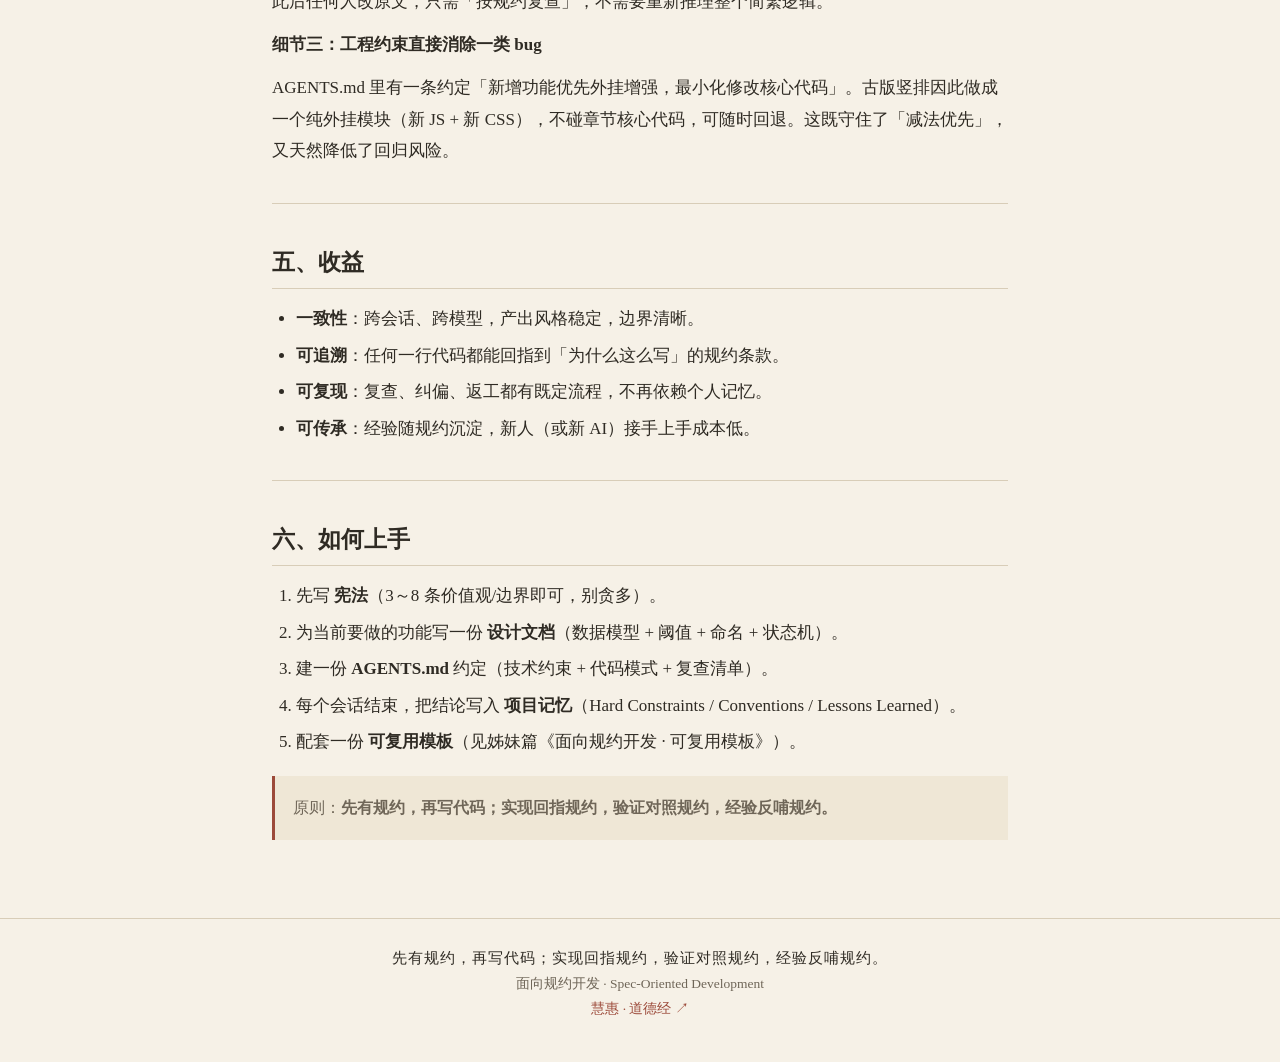
==== commit 36c3871a: "feat: 01 方法论案例来源链接到 daodejing-kb GitHub 仓库" ====
--- a/site/01-面向规约开发方法论.html
+++ b/site/01-面向规约开发方法论.html
@@ -21,7 +21,7 @@
 <h1 id="面向规约开发-Spec-Oriented-Development">面向规约开发（Spec-Oriented Development）</h1>
 <blockquote>
 <p>让 AI 协作从「一次性聪明」走向「可复用约束」
-案例来源：《道德经》知识库项目（daodejing-kb）「古版·竖排」功能的完整复盘</p>
+案例来源：《道德经》知识库项目（<a href="https://github.com/skyboyhjj/daodejing-kb" target="_blank" rel="noopener">daodejing-kb</a>）「古版·竖排」功能的完整复盘</p>
 </blockquote>
 <hr />
 <h2 id="一-为什么需要-面向规约">一、为什么需要「面向规约」</h2>
